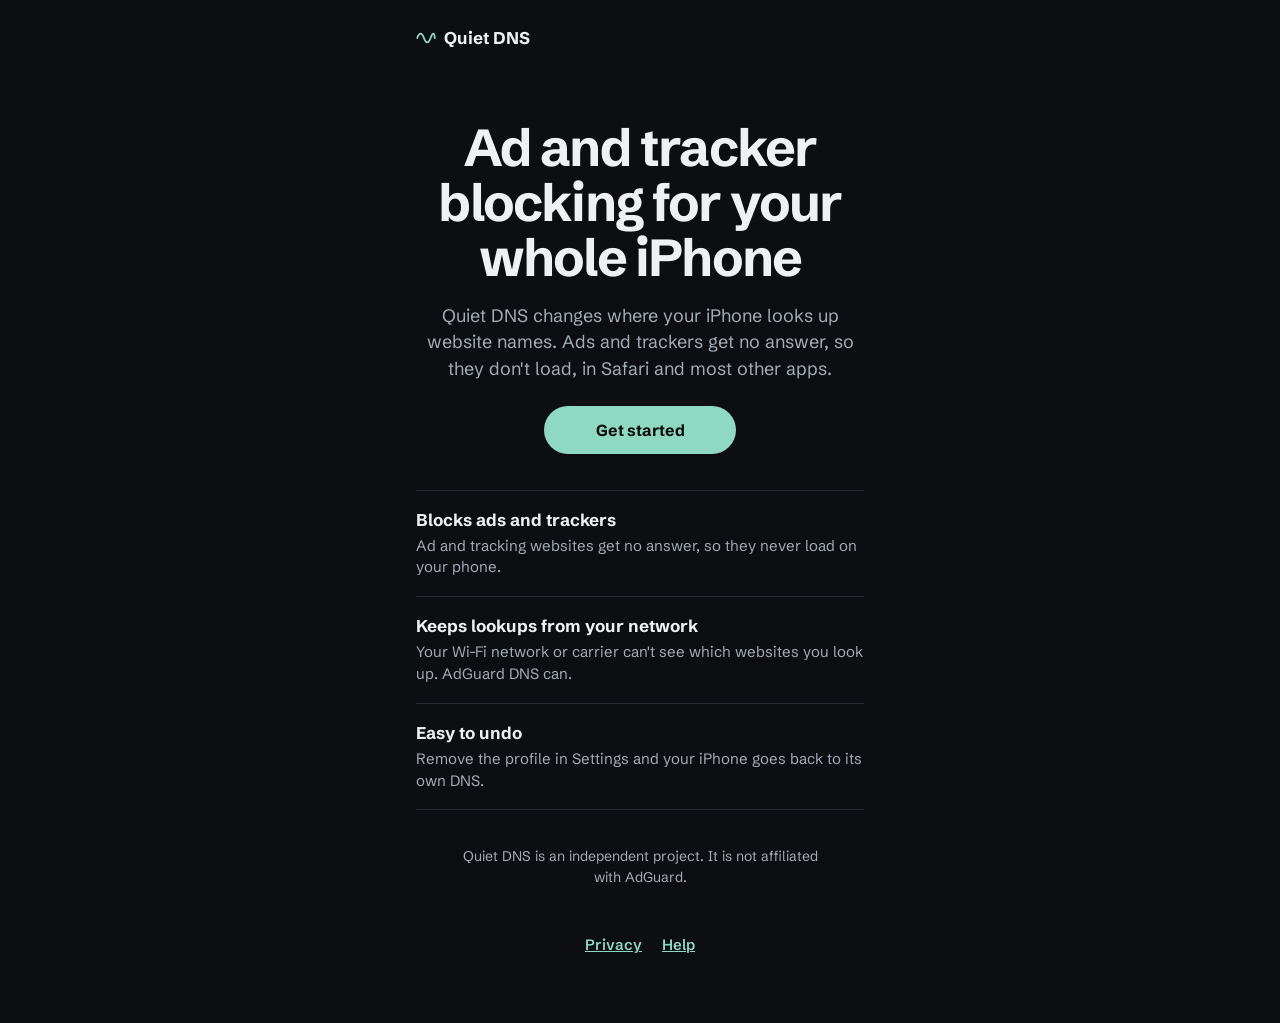
==== site/index.html @ bd1ecbaf "Redraw the icon from the logo, and fold Filters into the home screen The home-screen icon had stray " ====
<!doctype html>
<html lang="en">
<head>
<meta charset="utf-8">
<meta name="viewport" content="width=device-width, initial-scale=1, viewport-fit=cover">
<meta http-equiv="Content-Security-Policy" content="default-src 'self'; script-src 'self'; style-src 'self'; font-src 'self'; img-src 'self' data:; connect-src 'self'; manifest-src 'self'; object-src 'none'; base-uri 'none'; form-action 'none'">
<meta name="referrer" content="no-referrer">
<title>Quiet DNS</title>
<meta name="description" content="Ad and tracker blocking for your whole iPhone. Quiet DNS sets up encrypted DNS through AdGuard with a profile you can remove any time.">
<meta property="og:title" content="Quiet DNS">
<meta property="og:description" content="Ad and tracker blocking for your whole iPhone, with a profile you can remove any time.">
<meta property="og:type" content="website">
<meta name="theme-color" content="#F5F6F7" media="(prefers-color-scheme: light)">
<meta name="theme-color" content="#0C0E11" media="(prefers-color-scheme: dark)">
<meta name="apple-mobile-web-app-capable" content="yes">
<meta name="apple-mobile-web-app-title" content="Quiet DNS">
<meta name="mobile-web-app-capable" content="yes">
<link rel="manifest" href="manifest.webmanifest">
<link rel="apple-touch-icon" href="icons/apple-touch-icon.png">
<link rel="icon" href="data:image/svg+xml,%3Csvg xmlns='http://www.w3.org/2000/svg' viewBox='0 0 24 24'%3E%3Crect width='24' height='24' rx='5' fill='%230C0E11'/%3E%3Cg transform='translate(12 12) scale(.7) translate(-12 -12)'%3E%3Cpath d='M1.5 12C4 5 7 5 9.5 12S15 19 17.5 12 22 5 22.5 12' fill='none' stroke='%238FD8C2' stroke-width='2.4' stroke-linecap='round' stroke-linejoin='round'/%3E%3C/g%3E%3C/svg%3E">
<link rel="stylesheet" href="site.css">
</head>
<body data-screen="home" class="hide-keys">
<script src="boot.js"></script>

<div class="wrap">
  <noscript><p class="note">Quiet DNS needs JavaScript to build the profile. Turn JavaScript on in Safari settings, then reload this page.</p></noscript>

  <header class="bar">
    <a class="back" href="#home">Back</a>
    <a class="brand" href="#home"><svg class="mark" viewBox="0 0 24 24" aria-hidden="true"><path d="M1.5 12C4 5 7 5 9.5 12S15 19 17.5 12 22 5 22.5 12"/></svg>Quiet DNS</a>
  </header>

  <main>

    <!-- Home: the home page in a browser, the dashboard in the installed app. -->
    <section class="screen" id="screen-home">

      <div class="landing">
        <div class="hero">
          <h1 class="hero-title" id="title-landing" tabindex="-1">Ad and tracker blocking for your whole iPhone</h1>
          <p class="lede">Quiet DNS changes where your iPhone looks up website names. Ads and trackers get no answer, so they don't load, in Safari and most other apps.</p>
          <a class="btn" href="#setup">Get started</a>
        </div>

        <ul class="benefits">
          <li>
            <h2>Blocks ads and trackers</h2>
            <p>Ad and tracking websites get no answer, so they never load on your phone.</p>
          </li>
          <li>
            <h2>Keeps lookups from your network</h2>
            <p>Your Wi-Fi network or carrier can't see which websites you look up. AdGuard DNS can.</p>
          </li>
          <li>
            <h2>Easy to undo</h2>
            <p>Remove the profile in Settings and your iPhone goes back to its own DNS.</p>
          </li>
        </ul>

        <p class="fine">Quiet DNS is an independent project. It is not affiliated with AdGuard.</p>
        <nav class="fine-links" aria-label="More information">
          <a href="#privacy">Privacy</a>
          <a href="#help">Help</a>
        </nav>
      </div>

      <div class="dashboard">
        <h1 class="brand-title" id="title-home" tabindex="-1"><svg class="mark" viewBox="0 0 24 24" aria-hidden="true"><path d="M1.5 12C4 5 7 5 9.5 12S15 19 17.5 12 22 5 22.5 12"/></svg>Quiet DNS</h1>

        <section class="power" id="widget" aria-labelledby="w-title">
          <label class="switch-big">
            <input class="switch-input" type="checkbox" id="enabled" role="switch" aria-label="Quiet DNS" aria-describedby="w-title w-sub" checked>
            <span class="track" aria-hidden="true"><span class="track-off">Off</span><span class="track-on">On</span><span class="knob"></span></span>
          </label>
          <h2 class="status-title" id="w-title">Quiet DNS is on</h2>
          <p class="status-sub" id="w-sub">Standard filter, HTTPS</p>
        </section>

        <section class="field" aria-labelledby="pick-title">
          <h2 class="field-label" id="pick-title">Filter</h2>
          <div class="choices" role="radiogroup" aria-labelledby="pick-title">
            <label><input type="radio" name="filter" value="default"><span>Standard</span></label>
            <label><input type="radio" name="filter" value="family"><span>Family</span></label>
            <label><input type="radio" name="filter" value="unfiltered"><span>Unfiltered</span></label>
          </div>
          <p class="note" id="pick-note"></p>
        </section>

        <!-- First run only: hidden once a profile has been downloaded -->
        <section class="start" id="start" aria-labelledby="start-title">
          <h2 class="start-title" id="start-title">Set up in three steps</h2>
          <ol class="steps">
            <li>Choose a filter above.</li>
            <li>Tap <strong>Save</strong> at the bottom of the screen.</li>
            <li>Install the profile in Settings. <a class="textlink" href="#install">Show me how</a></li>
          </ol>
        </section>

        <nav aria-label="Sections">
          <ul class="sections">
            <li><a href="#install">Install</a></li>
            <li><a href="#help">Help</a></li>
            <li><a href="#connection">Connection <span class="value" id="v-connection"></span></a></li>
            <li><a href="#profile">Profile</a></li>
            <li><a href="#privacy">Privacy</a></li>
            <li><a href="#settings">Settings</a></li>
          </ul>
        </nav>
      </div>

    </section>

    <!-- Setup: add the site to the Home Screen. Open in Safari. -->
    <section class="screen" id="screen-setup" aria-labelledby="title-setup" hidden>
      <h1 class="title" id="title-setup" tabindex="-1">Add Quiet DNS to your Home Screen</h1>
      <p class="lede">Do this once, in Safari. Quiet DNS then opens from its own icon, like an app.</p>
      <ol class="steps">
        <li>Tap <strong>Share</strong>, then <strong>View More</strong>.</li>
        <li>Tap <strong>Add to Home Screen</strong>.</li>
        <li>Turn on <strong>Open as Web App</strong>, then tap <strong>Add</strong>.</li>
      </ol>
      <p class="note">Open Quiet DNS from its icon on your Home Screen from now on. Your filter and settings are there.</p>
    </section>

    <!-- Connection -->

    <section class="screen" id="screen-connection" aria-labelledby="title-connection" hidden>
      <h1 class="title" id="title-connection" tabindex="-1">Connection</h1>
      <p class="lede">Most people never need to change these.</p>
      <div class="opts">
        <label class="opt">
          <span class="opt-main">
            <span class="opt-label" id="l-use_tls">Use DNS over TLS</span>
            <span class="opt-desc">A different connection type, on port 853 instead of 443. Try it only if the default doesn't work on your network.</span>
            <code class="key">DNSProtocol</code>
          </span>
          <span class="switch-wrap">
            <input class="switch-input" type="checkbox" id="use_tls" role="switch" aria-labelledby="l-use_tls">
            <span class="switch-ui" aria-hidden="true"></span>
          </span>
        </label>
        <label class="opt">
          <span class="opt-main">
            <span class="opt-label" id="l-bootstrap_ips">Include AdGuard's IP addresses</span>
            <span class="opt-desc">Lets your iPhone reach AdGuard DNS without first looking up its address.</span>
            <code class="key">ServerAddresses</code>
          </span>
          <span class="switch-wrap">
            <input class="switch-input" type="checkbox" id="bootstrap_ips" role="switch" aria-labelledby="l-bootstrap_ips" checked>
            <span class="switch-ui" aria-hidden="true"></span>
          </span>
        </label>
        <label class="opt">
          <span class="opt-main">
            <span class="opt-label" id="l-failover">Fall back to your network's DNS</span>
            <span class="opt-desc">If AdGuard DNS can't be reached, use your network's DNS. Those lookups aren't encrypted. Needs iOS or macOS 26 or later.</span>
            <code class="key">AllowFailover</code>
          </span>
          <span class="switch-wrap">
            <input class="switch-input" type="checkbox" id="failover" role="switch" aria-labelledby="l-failover">
            <span class="switch-ui" aria-hidden="true"></span>
          </span>
        </label>
      </div>
    </section>

    <!-- Profile -->
    <section class="screen" id="screen-profile" aria-labelledby="title-profile" hidden>
      <h1 class="title" id="title-profile" tabindex="-1">Profile</h1>
      <p class="lede" id="summary"></p>
      <dl class="facts">
        <div><dt>Status</dt><dd id="fact-state"></dd></div>
        <div><dt>Server</dt><dd id="fact-host"></dd></div>
        <div><dt>Protocol</dt><dd id="fact-proto"></dd></div>
        <div><dt>Addresses</dt><dd id="fact-ips"></dd></div>
      </dl>
      <p class="callout" id="warn" hidden>Fallback is on. If AdGuard DNS can't be reached, lookups aren't encrypted.</p>
      <div class="actions">
        <button class="btn" id="download" type="button">Download profile</button>
        <p class="note" id="next-step"></p>
        <p class="status-line" id="download-status" role="status" aria-live="polite"></p>
        <p class="note"><a class="link-action" href="#install">Show me how to install it</a></p>
      </div>
      <div>
        <details class="more">
          <summary>What iPhone will show</summary>
          <p id="consent"></p>
        </details>
        <details class="more">
          <summary>Profile file</summary>
          <pre class="code"><code id="xml"></code></pre>
        </details>
      </div>
    </section>

    <!-- Install: three steps, with pictures from an iPhone -->
    <section class="screen" id="screen-install" aria-labelledby="title-install" hidden>
      <h1 class="title" id="title-install" tabindex="-1">Install Quiet DNS</h1>
      <p class="lede">Three steps, all on your iPhone. You only need them when you first set up, or after you change a setting.</p>
      <ol class="steps steps-tutorial">
        <li>
          <p>Download the profile. Go to <a class="textlink" href="#profile">Profile</a> and tap <strong>Download profile</strong>. If Safari asks, tap <strong>Allow</strong>.</p>
        </li>
        <li>
          <p>Open <strong>Settings</strong>, tap <strong>General</strong>, then tap <strong>VPN &amp; Device Management</strong>. Quiet DNS is listed there.</p>
          <div class="shots">
            <figure class="shot">
              <img src="tutorial/settings-general.jpg" width="697" height="1061" loading="lazy" alt="The Settings app with General in the list.">
              <figcaption>Settings: tap General.</figcaption>
            </figure>
            <figure class="shot">
              <img src="tutorial/vpn-device-management.jpg" width="678" height="831" loading="lazy" alt="The General page with VPN and Device Management highlighted.">
              <figcaption>General: tap VPN &amp; Device Management.</figcaption>
            </figure>
          </div>
        </li>
        <li>
          <p>Tap <strong>Install</strong>, enter your passcode, then tap <strong>Install</strong> again. Tap <strong>Done</strong>.</p>
          <p class="note">iPhone may say the profile is not signed. This profile isn't signed with a certificate, so that label is expected.</p>
        </li>
      </ol>

      <div>
        <h2 class="section-title">Later</h2>
        <dl class="notes">
          <div><dt>Change a setting</dt><dd>Change the filter on the home screen, or a setting on the Connection page. Then tap Save and install the new profile. You should still see one Quiet DNS entry.</dd></div>
          <div><dt>Pause</dt><dd>Switch Quiet DNS off, then install the paused profile. Pausing is new, so check that ads come back afterwards.</dd></div>
          <div><dt>Remove</dt><dd>Go to Settings, General, VPN &amp; Device Management, tap Quiet DNS, then tap Remove Profile. Your iPhone goes back to its own DNS.</dd></div>
        </dl>
      </div>
    </section>

    <!-- Help -->
    <section class="screen" id="screen-help" aria-labelledby="title-help" hidden>
      <h1 class="title" id="title-help" tabindex="-1">Help</h1>
      <p class="lede">Answers to the questions people ask most.</p>
      <div>
        <details class="more">
          <summary>Some ads still show</summary>
          <p>Ads served from the same website as the content, such as ads inside a video, can't be blocked by DNS. Most other ads and trackers are blocked.</p>
        </details>
        <details class="more">
          <summary>iPhone says the profile is not signed</summary>
          <p>This profile isn't signed with a certificate, so iPhone shows that label. It's expected, and it doesn't change what Quiet DNS does.</p>
        </details>
        <details class="more">
          <summary>Devices on my home network stop resolving</summary>
          <p>While Quiet DNS is on, AdGuard DNS can't see your home network, so names for local devices may stop working. Use their IP addresses instead, or pause Quiet DNS.</p>
        </details>
        <details class="more">
          <summary>I see two Quiet DNS profiles</summary>
          <p>Older versions used different names. Remove both, then install the profile once.</p>
        </details>
        <details class="more">
          <summary>How do I know it's working?</summary>
          <p>This website can't check your DNS for you. If Quiet DNS is listed under VPN &amp; Device Management, the profile is installed. Ads should stop showing on most sites.</p>
        </details>
        <details class="more">
          <summary>How do I remove Quiet DNS?</summary>
          <p>Go to Settings, General, VPN &amp; Device Management. Tap Quiet DNS, then tap Remove Profile.</p>
        </details>
      </div>
      <p class="note">Still stuck? The <a class="textlink" href="#install">Install</a> page has the steps with pictures.</p>
    </section>

    <!-- Settings: how this website looks. Nothing here changes the iPhone. -->
    <section class="screen" id="screen-settings" aria-labelledby="title-settings" hidden>
      <h1 class="title" id="title-settings" tabindex="-1">Settings</h1>
      <p class="lede">These change how this website looks and reads. They don't change your iPhone.</p>
      <div class="field">
        <h2 class="field-label" id="appearance-title">Appearance</h2>
        <div class="choices" role="radiogroup" aria-labelledby="appearance-title">
          <label><input type="radio" name="theme" value="system"><span>System</span></label>
          <label><input type="radio" name="theme" value="light"><span>Light</span></label>
          <label><input type="radio" name="theme" value="dark"><span>Dark</span></label>
        </div>
        <p class="note">System follows the appearance setting on your iPhone.</p>
      </div>
      <div class="opts">
        <label class="opt">
          <span class="opt-main">
            <span class="opt-label" id="l-show_keys">Show profile keys</span>
            <span class="opt-desc">Shows the iPhone profile key behind each setting. Useful if you want to check the profile yourself.</span>
          </span>
          <span class="switch-wrap">
            <input class="switch-input" type="checkbox" id="show_keys" role="switch" aria-labelledby="l-show_keys">
            <span class="switch-ui" aria-hidden="true"></span>
          </span>
        </label>
      </div>
    </section>

    <!-- Privacy -->
    <section class="screen" id="screen-privacy" aria-labelledby="title-privacy" hidden>
      <h1 class="title" id="title-privacy" tabindex="-1">Privacy</h1>
      <p class="lede">What Quiet DNS and this website can see.</p>
      <ul class="points">
        <li><strong>Your network can't see the sites you look up</strong> while Quiet DNS is on. AdGuard DNS can. Read AdGuard DNS's privacy policy on its website.</li>
        <li>While Quiet DNS is paused, your network's DNS sees your lookups again.</li>
        <li>The profile is built in your browser. This website has no accounts, no analytics and no ads.</li>
        <li>This website keeps only your appearance choice, your profile-key choice and the settings you last downloaded. They stay in this browser.</li>
      </ul>
    </section>

  </main>
</div>

<div class="savebar" role="region" aria-label="Save changes">
  <div class="savebar-inner">
    <div class="savebar-main">
      <p class="savebar-text" id="savebar-text">Unsaved</p>
      <p class="save-status" id="save-status" role="status" aria-live="polite"></p>
    </div>
    <button class="btn btn-sm" id="save" type="button">Save</button>
  </div>
</div>

<script src="core.js"></script>
<script src="app.js"></script>
</body>
</html>
---- site/site.css ----
/* Quiet DNS website. A dark page with one soft mint colour for "on". The switch on the dashboard is the main
   control. The type is Schibsted Grotesk, served from this folder. */

@font-face {
  font-family: "Schibsted Grotesk";
  src: url("fonts/schibsted-grotesk-latin-wght-normal.woff2") format("woff2");
  font-weight: 400 900;
  font-style: normal;
  font-display: swap;
}

/* Dark is the default. Light is available in Settings, and System follows the phone. */
:root {
  color-scheme: dark;
  --bg: #0C0E11;
  --raised: #14171C;
  --track: #252B34;
  --text: #EEF1F4;
  --text-2: #A3ACB7;
  --line: #242A33;
  --on: #8FD8C2;
  --on-ink: #0C0E11;
  --knob: #EEF1F4;
  --knob-ink: #0C0E11;
  --amber: #E8B45C;
  --focus: #8FD8C2;
  --ease: cubic-bezier(.2, .7, .2, 1);
  --font: "Schibsted Grotesk", "Helvetica Neue", Arial, sans-serif;
  --mono: ui-monospace, "SF Mono", Menlo, Consolas, monospace;
}
:root[data-theme="light"] {
  color-scheme: light;
  --bg: #F5F6F7;
  --raised: #FFFFFF;
  --track: #E3E6EA;
  --text: #111316;
  --text-2: #5B636E;
  --line: #DDE1E6;
  --on: #1F7A63;
  --on-ink: #FFFFFF;
  --knob: #111316;
  --knob-ink: #F5F6F7;
  --amber: #8F5A00;
  --focus: #1F7A63;
}
@media (prefers-color-scheme: light) {
  :root:not([data-theme="dark"]) {
    color-scheme: light;
    --bg: #F5F6F7;
    --raised: #FFFFFF;
    --track: #E3E6EA;
    --text: #111316;
    --text-2: #5B636E;
    --line: #DDE1E6;
    --on: #1F7A63;
    --on-ink: #FFFFFF;
    --knob: #111316;
    --knob-ink: #F5F6F7;
    --amber: #8F5A00;
    --focus: #1F7A63;
  }
}

/* Base */
[hidden] { display: none !important; }
*, *::before, *::after { box-sizing: border-box; }
html, body { background: var(--bg); }
body {
  margin: 0;
  min-height: 100vh;
  color: var(--text);
  font: 400 1.0625rem/1.5 var(--font);
  -webkit-font-smoothing: antialiased;
  -webkit-tap-highlight-color: transparent;
}
h1, h2, p, dl, dd, dt, pre, figure { margin: 0; }
ul, ol { margin: 0; padding: 0; list-style: none; }
a { color: var(--on); }
code { font-family: var(--mono); }
::selection { background: var(--on); color: var(--on-ink); }
:focus-visible { outline: 3px solid var(--focus); outline-offset: 3px; }
[tabindex="-1"]:focus { outline: none; }
.sr-only {
  position: absolute;
  width: 1px;
  height: 1px;
  overflow: hidden;
  clip: rect(0 0 0 0);
  white-space: nowrap;
}

/* Layout: one column. The home page centres its hero; the reading pages are left-aligned. */
.wrap {
  max-width: 30rem;
  margin: 0 auto;
  padding: max(16px, env(safe-area-inset-top)) max(16px, env(safe-area-inset-right)) 56px max(16px, env(safe-area-inset-left));
}
body.installed .wrap { padding-bottom: 150px; }
.screen { display: grid; gap: 28px; padding-top: 12px; }
.screen > * { min-width: 0; }

/* Header: Back on screens below Home, the brand on the browser home page */
.bar { display: flex; align-items: center; min-height: 44px; }
.bar a { min-height: 44px; margin-inline: -8px; padding-inline: 8px; align-items: center; text-decoration: none; }
.back { display: none; font-weight: 600; }
.brand { display: none; gap: 8px; color: var(--text); font-size: 1.0625rem; font-weight: 700; }
body:not(.installed)[data-screen="home"] .brand { display: inline-flex; }
body[data-screen]:not([data-screen="home"]) .back { display: inline-flex; }
body.installed[data-screen="home"] .bar { display: none; }
.mark { flex: none; width: 1.25rem; height: 1.25rem; fill: none; stroke: var(--on); stroke-width: 2.2; stroke-linecap: round; stroke-linejoin: round; }

/* Type */
.title { font: 700 2.125rem/1.08 var(--font); letter-spacing: -.03em; text-wrap: balance; }
.lede { color: var(--text-2); font-size: 1.125rem; line-height: 1.45; text-wrap: pretty; }
.note { color: var(--text-2); font-size: .9375rem; line-height: 1.45; text-wrap: pretty; }
.fine { color: var(--text-2); font-size: .875rem; line-height: 1.45; text-wrap: pretty; }
.field-label { font: 600 .9375rem/1.2 var(--font); color: var(--text-2); }
.section-title { font: 700 1.25rem/1.3 var(--font); letter-spacing: -.01em; }
/* A link inside a sentence stays inline, so it can't stretch the line. A link on its own line gets a full tap target. */
.textlink { font-weight: 600; }
.link-action { display: inline-flex; align-items: center; min-height: 44px; font-weight: 600; }

/* Browser home page. The dashboard only shows in the installed app. */
body.installed .landing { display: none; }
body:not(.installed) .dashboard { display: none; }
.landing { display: grid; gap: 36px; justify-items: center; text-align: center; padding-top: 48px; }
.hero { display: grid; gap: 18px; justify-items: center; }
.hero-title { font: 700 2.5rem/1.06 var(--font); letter-spacing: -.035em; text-wrap: balance; max-width: 13em; }
.hero .lede { max-width: 24em; }
.hero .btn { width: auto; min-width: 12rem; margin-top: 6px; }
.landing .fine { max-width: 26em; }
.benefits {
  justify-self: stretch;
  display: grid;
  width: 100%;
  border-top: 1px solid var(--line);
  text-align: left;
}
.benefits li { display: grid; gap: 4px; padding: 18px 0; border-bottom: 1px solid var(--line); }
.benefits h2 { font: 700 1.0625rem/1.3 var(--font); }
.benefits p { color: var(--text-2); font-size: .9375rem; line-height: 1.45; text-wrap: pretty; }
.fine-links { display: flex; flex-wrap: wrap; justify-content: center; gap: 0 20px; }
.fine-links a { display: inline-flex; align-items: center; min-height: 44px; font-weight: 600; font-size: .9375rem; }

/* Dashboard */
.dashboard { display: grid; gap: 40px; }
.brand-title { display: flex; align-items: center; gap: 8px; font: 700 1.0625rem/1.2 var(--font); }

/* First run: three steps, shown until the first profile is downloaded */
.start { display: grid; gap: 14px; padding-top: 18px; border-top: 2px solid var(--on); }
.start-title { font: 700 1.125rem/1.3 var(--font); }

/* The switch: two words in a track, and a knob that sits under the current one */
.power { display: grid; justify-items: center; gap: 16px; padding-top: 12px; text-align: center; }
.switch-big { position: relative; display: inline-block; border-radius: 999px; cursor: pointer; }
.switch-input {
  position: absolute;
  inset: 0;
  z-index: 2;
  width: 100%;
  height: 100%;
  margin: 0;
  opacity: 0;
  border-radius: 999px;
  cursor: pointer;
}
.switch-input:focus-visible ~ .track { outline: 3px solid var(--focus); outline-offset: 5px; }
.track {
  position: relative;
  display: grid;
  grid-template-columns: 1fr 1fr;
  align-items: center;
  width: 13.5rem;
  height: 4.25rem;
  border-radius: 999px;
  background: var(--track);
  font: 700 1.125rem/1 var(--font);
}
.track-off, .track-on {
  position: relative;
  z-index: 1;
  text-align: center;
  color: var(--text-2);
  transition: color .3s var(--ease);
}
.track-off { color: var(--knob-ink); }
.knob {
  position: absolute;
  top: 4px;
  bottom: 4px;
  left: 4px;
  width: calc(50% - 4px);
  border-radius: 999px;
  background: var(--knob);
  transition: transform .35s var(--ease), background-color .35s var(--ease);
}
.is-on .knob { transform: translateX(calc(100% + 4px)); background: var(--on); }
.is-on .track-off { color: var(--text-2); }
.is-on .track-on { color: var(--on-ink); }
.status-title { font: 700 1.5rem/1.2 var(--font); letter-spacing: -.015em; }
.status-sub { color: var(--text-2); }

/* Filter: one pill with three choices. The chosen one is light. */
.field { display: grid; gap: 14px; }
.choices {
  display: grid;
  grid-template-columns: repeat(3, minmax(0, 1fr));
  gap: 4px;
  padding: 4px;
  border-radius: 999px;
  background: var(--track);
}
.choices label { position: relative; display: flex; }
.choices input {
  position: absolute;
  width: 1px;
  height: 1px;
  margin: 0;
  opacity: 0;
  pointer-events: none;
}
.choices span {
  flex: 1;
  display: flex;
  align-items: center;
  justify-content: center;
  min-height: 44px;
  padding: 0 6px;
  border-radius: 999px;
  color: var(--text-2);
  font-size: .9375rem;
  font-weight: 600;
  text-align: center;
  cursor: pointer;
  transition: background-color .2s var(--ease), color .2s var(--ease);
}
.choices input:checked + span { background: var(--text); color: var(--bg); }
.choices input:focus-visible + span { outline: 3px solid var(--focus); outline-offset: 2px; }

/* Sections: plain rows with a hairline between each */
.sections { display: grid; }
.sections li { border-top: 1px solid var(--line); }
.sections li:last-child { border-bottom: 1px solid var(--line); }
.sections a {
  display: flex;
  align-items: center;
  justify-content: space-between;
  gap: 16px;
  min-height: 56px;
  color: var(--text);
  font-size: 1.0625rem;
  font-weight: 600;
  text-decoration: none;
}
.sections .value { color: var(--text-2); font-weight: 400; }
.sections a:active { color: var(--on); }

/* Options: flat rows with a switch on the right. The key name shows only when Show profile keys is on. */
.opts { display: grid; border-top: 1px solid var(--line); }
.opt {
  position: relative;
  display: flex;
  align-items: center;
  justify-content: space-between;
  gap: 20px;
  min-height: 64px;
  padding: 14px 0;
  border-bottom: 1px solid var(--line);
  cursor: pointer;
}
.opt-main { display: grid; gap: 4px; min-width: 0; }
.opt-label { font: 600 1.0625rem/1.3 var(--font); }
.opt-desc { color: var(--text-2); font-size: .9375rem; line-height: 1.4; text-wrap: pretty; }
code.key {
  display: block;
  margin-top: 2px;
  color: var(--text-2);
  font-size: .8125rem;
  line-height: 1.4;
  overflow-wrap: anywhere;
}
body.hide-keys code.key { display: none; }

/* Small switch: the input covers the drawn switch, so a click or Space on either works */
.switch-wrap { position: relative; flex: none; width: 3.25rem; height: 1.875rem; }
.switch-ui {
  position: absolute;
  inset: 0;
  border-radius: 999px;
  background: var(--track);
  transition: background-color .3s var(--ease);
}
.switch-ui::after {
  content: "";
  position: absolute;
  top: 3px;
  left: 3px;
  width: 1.5rem;
  height: 1.5rem;
  border-radius: 999px;
  background: var(--knob);
  transition: transform .3s var(--ease), background-color .3s var(--ease);
}
.switch-input:checked + .switch-ui { background: var(--on); }
.switch-input:checked + .switch-ui::after { transform: translateX(1.375rem); background: var(--on-ink); }
.switch-input:focus-visible + .switch-ui { outline: 3px solid var(--focus); outline-offset: 3px; }

/* Buttons: one filled pill. Disabled reads as a quiet track. */
.btn {
  display: inline-flex;
  align-items: center;
  justify-content: center;
  min-height: 48px;
  padding: 0 24px;
  border: 0;
  border-radius: 999px;
  background: var(--on);
  color: var(--on-ink);
  font: 700 1rem/1 var(--font);
  text-decoration: none;
  cursor: pointer;
}
.btn:focus-visible { outline: 3px solid var(--focus); outline-offset: 3px; }
.btn:disabled { background: var(--track); color: var(--text-2); cursor: default; }
.btn-sm { min-height: 44px; padding: 0 20px; font-size: .9375rem; }

/* Steps: numbered only because they really are in order */
.steps { display: grid; gap: 16px; counter-reset: step; }
/* The text of a step flows as normal text, so bold words and links stay inside their sentence.
   The number hangs in the margin. Pictures and paragraphs inside a step stack below its text. */
.steps li {
  counter-increment: step;
  position: relative;
  padding-left: 2rem;
  line-height: 1.5;
}
.steps li > * + * { margin-top: 12px; }
.steps li::before {
  position: absolute;
  top: 0;
  left: 0;
  content: counter(step);
  color: var(--on);
  font: 700 1rem/1.5 var(--font);
  font-variant-numeric: tabular-nums;
}
.steps strong { font-weight: 600; }

/* The install steps have more room between them, for their pictures */
.steps-tutorial { gap: 36px; }
.shots { display: flex; flex-wrap: wrap; gap: 20px; }
.shot { display: grid; gap: 8px; width: min(100%, 15rem); }
.shot img {
  display: block;
  width: 100%;
  height: auto;
  border: 1px solid var(--line);
  border-radius: 16px;
  background: var(--raised);
}
.shot figcaption { color: var(--text-2); font-size: .875rem; line-height: 1.4; }

/* Notes and points: hairline rows, no boxes */
.notes { display: grid; border-top: 1px solid var(--line); }
.notes > div {
  display: grid;
  gap: 4px;
  padding: 14px 0;
  border-bottom: 1px solid var(--line);
}
.notes dt { font: 600 1rem/1.3 var(--font); }
.notes dd { color: var(--text-2); font-size: .9375rem; line-height: 1.45; text-wrap: pretty; }
.points { display: grid; border-top: 1px solid var(--line); }
.points li {
  padding: 14px 0;
  border-bottom: 1px solid var(--line);
  color: var(--text-2);
  line-height: 1.45;
  text-wrap: pretty;
}
.points strong { color: var(--text); font-weight: 600; }

/* Facts: label on the left, value on the right */
.facts { display: grid; border-top: 1px solid var(--line); }
.facts > div {
  display: flex;
  justify-content: space-between;
  align-items: baseline;
  gap: 16px;
  padding: 14px 0;
  border-bottom: 1px solid var(--line);
}
.facts dt { flex: none; color: var(--text-2); }
.facts dd { min-width: 0; font-weight: 600; text-align: right; overflow-wrap: anywhere; }

/* A warning is a single amber rule beside the text */
.callout {
  padding-left: 16px;
  border-left: 3px solid var(--amber);
  color: var(--text);
  line-height: 1.45;
}

.actions { display: grid; gap: 14px; }
.actions .btn { width: 100%; }
.status-line { min-height: 1.5em; color: var(--text-2); font-size: .9375rem; line-height: 1.45; }

/* Details: a plus or minus at the right, hairlines between */
.more { border-top: 1px solid var(--line); }
.more:last-of-type { border-bottom: 1px solid var(--line); }
.more summary {
  display: flex;
  align-items: center;
  justify-content: space-between;
  gap: 16px;
  min-height: 56px;
  font-weight: 600;
  cursor: pointer;
  list-style: none;
}
.more summary::-webkit-details-marker { display: none; }
.more summary::after {
  content: "+";
  flex: none;
  color: var(--text-2);
  font-size: 1.375rem;
  font-weight: 400;
  line-height: 1;
}
.more[open] summary::after { content: "\2212"; }
.more > p { padding-bottom: 18px; color: var(--text-2); font-size: .9375rem; line-height: 1.5; text-wrap: pretty; }
.more > .code { margin-bottom: 18px; }
.code {
  max-width: 100%;
  overflow-x: auto;
  padding: 16px;
  border-radius: 10px;
  background: var(--raised);
  color: var(--text-2);
  font: 400 .8125rem/1.6 var(--mono);
  white-space: pre-wrap;
  overflow-wrap: anywhere;
}

/* Save bar: only in the installed app, pinned to the bottom */
.savebar { display: none; }
body.installed .savebar {
  display: block;
  position: fixed;
  left: 0;
  right: 0;
  bottom: 0;
  z-index: 10;
  padding: 14px max(16px, env(safe-area-inset-right)) max(14px, env(safe-area-inset-bottom)) max(16px, env(safe-area-inset-left));
  border-top: 1px solid var(--line);
  background: var(--raised);
}
.savebar-inner {
  display: flex;
  align-items: center;
  gap: 12px;
  max-width: 30rem;
  margin: 0 auto;
}
.savebar-main { flex: 1; min-width: 0; display: grid; gap: 2px; }
.savebar-text { display: flex; align-items: center; gap: 8px; font: 700 1rem/1.3 var(--font); }
.savebar-text::before {
  content: "";
  flex: none;
  width: 8px;
  height: 8px;
  border-radius: 999px;
  background: var(--on);
}
.savebar-text.is-unsaved::before { background: var(--amber); }
.save-status { color: var(--text-2); font-size: .875rem; line-height: 1.35; text-wrap: pretty; }

/* Larger type from a wider phone or a tablet */
@media (min-width: 40rem) {
  .title { font-size: 2.625rem; }
  .hero-title { font-size: 3.25rem; }
  .status-title { font-size: 1.75rem; }
}

/* Hover only where a pointer exists. The chosen filter is never dimmed. */
@media (hover: hover) {
  .sections a:hover { color: var(--on); }
  .btn:hover:not(:disabled) { opacity: .88; }
  .choices label:hover input:not(:checked) + span { color: var(--text); }
}

@media (prefers-reduced-motion: reduce) {
  *, *::before, *::after {
    animation-duration: .01ms !important;
    animation-iteration-count: 1 !important;
    transition-duration: .01ms !important;
    scroll-behavior: auto !important;
  }
}
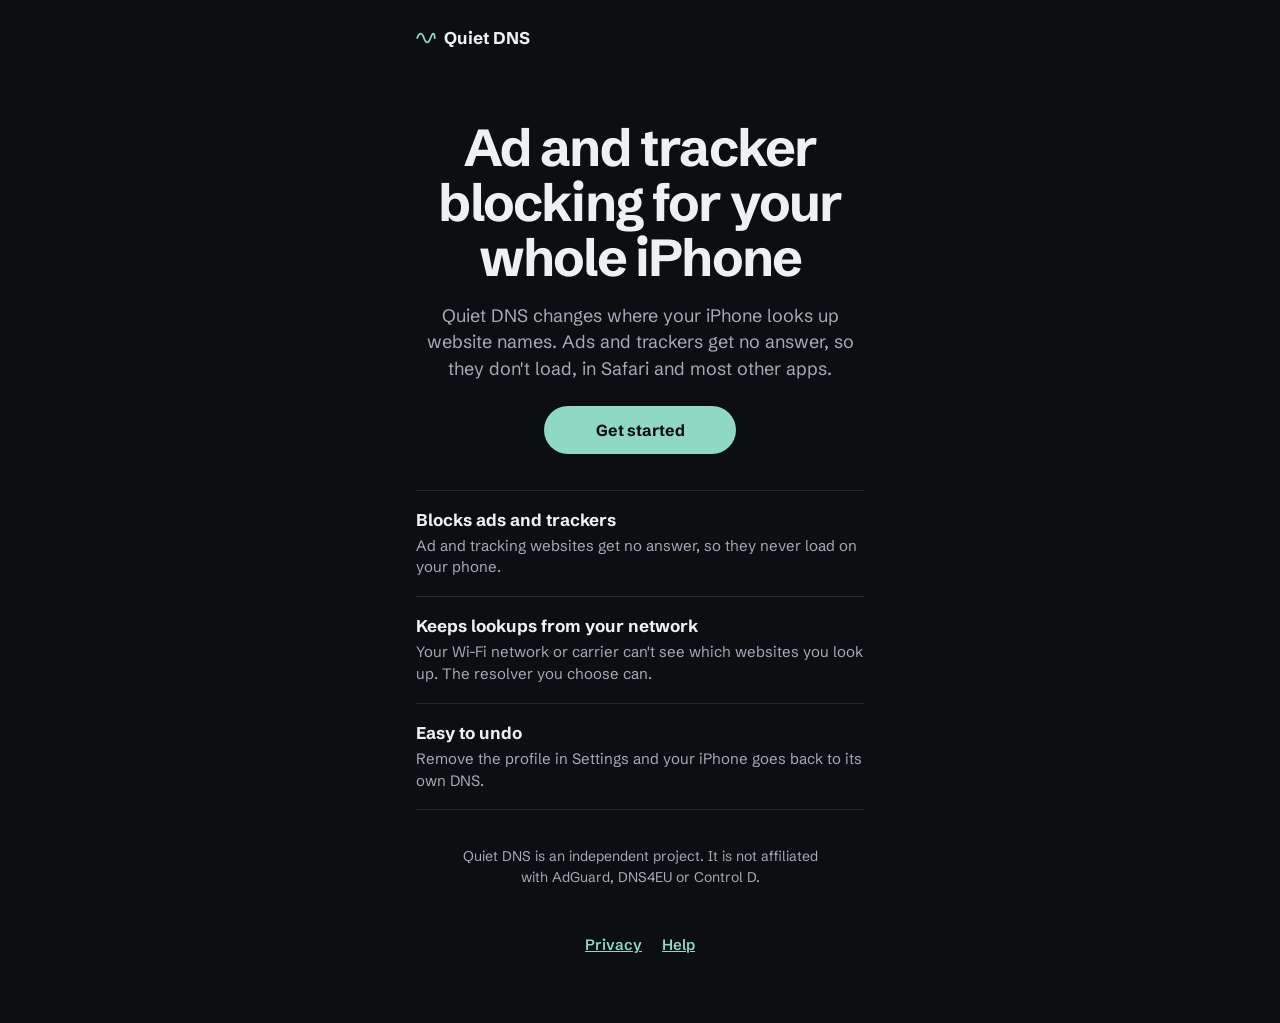
==== commit a59ecc63: "Add thirteen DNS resolvers and filters from three providers Quiet DNS now offers AdGuard DNS (Standa" ====
--- a/site/index.html
+++ b/site/index.html
@@ -6,7 +6,7 @@
 <meta http-equiv="Content-Security-Policy" content="default-src 'self'; script-src 'self'; style-src 'self'; font-src 'self'; img-src 'self' data:; connect-src 'self'; manifest-src 'self'; object-src 'none'; base-uri 'none'; form-action 'none'">
 <meta name="referrer" content="no-referrer">
 <title>Quiet DNS</title>
-<meta name="description" content="Ad and tracker blocking for your whole iPhone. Quiet DNS sets up encrypted DNS through AdGuard with a profile you can remove any time.">
+<meta name="description" content="Ad and tracker blocking for your whole iPhone. Quiet DNS sets up encrypted DNS with an ad-blocking resolver you choose, in a profile you can remove any time.">
 <meta property="og:title" content="Quiet DNS">
 <meta property="og:description" content="Ad and tracker blocking for your whole iPhone, with a profile you can remove any time.">
 <meta property="og:type" content="website">
@@ -50,7 +50,7 @@
           </li>
           <li>
             <h2>Keeps lookups from your network</h2>
-            <p>Your Wi-Fi network or carrier can't see which websites you look up. AdGuard DNS can.</p>
+            <p>Your Wi-Fi network or carrier can't see which websites you look up. The resolver you choose can.</p>
           </li>
           <li>
             <h2>Easy to undo</h2>
@@ -58,7 +58,7 @@
           </li>
         </ul>
 
-        <p class="fine">Quiet DNS is an independent project. It is not affiliated with AdGuard.</p>
+        <p class="fine">Quiet DNS is an independent project. It is not affiliated with AdGuard, DNS4EU or Control D.</p>
         <nav class="fine-links" aria-label="More information">
           <a href="#privacy">Privacy</a>
           <a href="#help">Help</a>
@@ -79,11 +79,27 @@
 
         <section class="field" aria-labelledby="pick-title">
           <h2 class="field-label" id="pick-title">Filter</h2>
-          <div class="choices" role="radiogroup" aria-labelledby="pick-title">
-            <label><input type="radio" name="filter" value="default"><span>Standard</span></label>
-            <label><input type="radio" name="filter" value="family"><span>Family</span></label>
-            <label><input type="radio" name="filter" value="unfiltered"><span>Unfiltered</span></label>
-          </div>
+          <select class="select" id="resolver" aria-labelledby="pick-title">
+            <optgroup label="AdGuard DNS">
+              <option value="default">Standard</option>
+              <option value="family">Family</option>
+              <option value="unfiltered">Unfiltered</option>
+            </optgroup>
+            <optgroup label="DNS4EU">
+              <option value="dns4eu-protective">Security only</option>
+              <option value="dns4eu-child">Child protection</option>
+              <option value="dns4eu-noads">Ads and trackers</option>
+              <option value="dns4eu-child-noads">Ads, trackers and child protection</option>
+              <option value="dns4eu-unfiltered">Unfiltered</option>
+            </optgroup>
+            <optgroup label="Control D">
+              <option value="controld-ads">Ads and tracking</option>
+              <option value="controld-hagezi-normal">Hagezi Normal</option>
+              <option value="controld-hagezi-pro">Hagezi Pro</option>
+              <option value="controld-hagezi-proplus">Hagezi Pro Plus</option>
+              <option value="controld-hagezi-ultimate">Hagezi Ultimate</option>
+            </optgroup>
+          </select>
           <p class="note" id="pick-note"></p>
         </section>
 
@@ -133,6 +149,7 @@
           <span class="opt-main">
             <span class="opt-label" id="l-use_tls">Use DNS over TLS</span>
             <span class="opt-desc">A different connection type, on port 853 instead of 443. Try it only if the default doesn't work on your network.</span>
+            <span class="opt-desc" id="note-use_tls" hidden>The filter you chose doesn't offer this. Choose another filter to use it.</span>
             <code class="key">DNSProtocol</code>
           </span>
           <span class="switch-wrap">
@@ -142,8 +159,8 @@
         </label>
         <label class="opt">
           <span class="opt-main">
-            <span class="opt-label" id="l-bootstrap_ips">Include AdGuard's IP addresses</span>
-            <span class="opt-desc">Lets your iPhone reach AdGuard DNS without first looking up its address.</span>
+            <span class="opt-label" id="l-bootstrap_ips">Include the resolver's IP addresses</span>
+            <span class="opt-desc">Lets your iPhone reach the resolver without first looking up its address.</span>
             <code class="key">ServerAddresses</code>
           </span>
           <span class="switch-wrap">
@@ -154,7 +171,7 @@
         <label class="opt">
           <span class="opt-main">
             <span class="opt-label" id="l-failover">Fall back to your network's DNS</span>
-            <span class="opt-desc">If AdGuard DNS can't be reached, use your network's DNS. Those lookups aren't encrypted. Needs iOS or macOS 26 or later.</span>
+            <span class="opt-desc">If the resolver can't be reached, use your network's DNS. Those lookups aren't encrypted. Needs iOS or macOS 26 or later.</span>
             <code class="key">AllowFailover</code>
           </span>
           <span class="switch-wrap">
@@ -174,13 +191,17 @@
         <div><dt>Server</dt><dd id="fact-host"></dd></div>
         <div><dt>Protocol</dt><dd id="fact-proto"></dd></div>
         <div><dt>Addresses</dt><dd id="fact-ips"></dd></div>
+        <div><dt>Home Screen icon</dt><dd id="fact-clip"></dd></div>
+        <div><dt>Last saved</dt><dd id="fact-saved"></dd></div>
       </dl>
-      <p class="callout" id="warn" hidden>Fallback is on. If AdGuard DNS can't be reached, lookups aren't encrypted.</p>
+      <p class="callout" id="warn" hidden>Fallback is on. If the resolver can't be reached, lookups aren't encrypted.</p>
       <div class="actions">
         <button class="btn" id="download" type="button">Download profile</button>
         <p class="note" id="next-step"></p>
+        <p class="note" id="changes" hidden></p>
         <p class="status-line" id="download-status" role="status" aria-live="polite"></p>
         <p class="note"><a class="link-action" href="#install">Show me how to install it</a></p>
+        <p class="note"><button class="link-action" id="copy-details" type="button">Copy details for support</button></p>
       </div>
       <div>
         <details class="more">
@@ -220,6 +241,7 @@
           <p class="note">iPhone may say the profile is not signed. This profile isn't signed with a certificate, so that label is expected.</p>
         </li>
       </ol>
+      <p class="note" id="clip-note" hidden>After you install, a Quiet DNS icon appears on your Home Screen. Open Quiet DNS from it.</p>
 
       <div>
         <h2 class="section-title">Later</h2>
@@ -237,6 +259,14 @@
       <p class="lede">Answers to the questions people ask most.</p>
       <div>
         <details class="more">
+          <summary>What's the difference between the filters?</summary>
+          <ul class="points">
+            <li><strong>Standard</strong> blocks ads, trackers and phishing sites. It's the recommended choice for most people.</li>
+            <li><strong>Family</strong> also blocks adult websites and turns on safe search.</li>
+            <li><strong>Unfiltered</strong> doesn't block ads or trackers. Lookups are still encrypted.</li>
+          </ul>
+        </details>
+        <details class="more">
           <summary>Some ads still show</summary>
           <p>Ads served from the same website as the content, such as ads inside a video, can't be blocked by DNS. Most other ads and trackers are blocked.</p>
         </details>
@@ -246,7 +276,7 @@
         </details>
         <details class="more">
           <summary>Devices on my home network stop resolving</summary>
-          <p>While Quiet DNS is on, AdGuard DNS can't see your home network, so names for local devices may stop working. Use their IP addresses instead, or pause Quiet DNS.</p>
+          <p>While Quiet DNS is on, the resolver can't see your home network, so names for local devices may stop working. Use their IP addresses instead, or pause Quiet DNS.</p>
         </details>
         <details class="more">
           <summary>I see two Quiet DNS profiles</summary>
@@ -277,6 +307,14 @@
         </div>
         <p class="note">System follows the appearance setting on your iPhone.</p>
       </div>
+      <div class="field">
+        <h2 class="field-label" id="textsize-title">Text size</h2>
+        <div class="choices" role="radiogroup" aria-labelledby="textsize-title">
+          <label><input type="radio" name="text" value="standard"><span>Standard</span></label>
+          <label><input type="radio" name="text" value="larger"><span>Larger</span></label>
+        </div>
+        <p class="note">Makes the text on this website bigger. It doesn't change your iPhone.</p>
+      </div>
       <div class="opts">
         <label class="opt">
           <span class="opt-main">
@@ -296,7 +334,7 @@
       <h1 class="title" id="title-privacy" tabindex="-1">Privacy</h1>
       <p class="lede">What Quiet DNS and this website can see.</p>
       <ul class="points">
-        <li><strong>Your network can't see the sites you look up</strong> while Quiet DNS is on. AdGuard DNS can. Read AdGuard DNS's privacy policy on its website.</li>
+        <li><strong>Your network can't see the sites you look up</strong> while Quiet DNS is on. The resolver you chose can. Read that provider's privacy policy before you rely on it.</li>
         <li>While Quiet DNS is paused, your network's DNS sees your lookups again.</li>
         <li>The profile is built in your browser. This website has no accounts, no analytics and no ads.</li>
         <li>This website keeps only your appearance choice, your profile-key choice and the settings you last downloaded. They stay in this browser.</li>
@@ -312,6 +350,7 @@
       <p class="savebar-text" id="savebar-text">Unsaved</p>
       <p class="save-status" id="save-status" role="status" aria-live="polite"></p>
     </div>
+    <button class="btn btn-sm btn-quiet" id="discard" type="button" hidden>Discard</button>
     <button class="btn btn-sm" id="save" type="button">Save</button>
   </div>
 </div>
--- a/site/site.css
+++ b/site/site.css
@@ -95,7 +95,7 @@
   margin: 0 auto;
   padding: max(16px, env(safe-area-inset-top)) max(16px, env(safe-area-inset-right)) 56px max(16px, env(safe-area-inset-left));
 }
-body.installed .wrap { padding-bottom: 150px; }
+body.installed .wrap { padding-bottom: 184px; }
 .screen { display: grid; gap: 28px; padding-top: 12px; }
 .screen > * { min-width: 0; }
 
@@ -118,7 +118,19 @@
 .section-title { font: 700 1.25rem/1.3 var(--font); letter-spacing: -.01em; }
 /* A link inside a sentence stays inline, so it can't stretch the line. A link on its own line gets a full tap target. */
 .textlink { font-weight: 600; }
-.link-action { display: inline-flex; align-items: center; min-height: 44px; font-weight: 600; }
+.link-action {
+  display: inline-flex;
+  align-items: center;
+  min-height: 44px;
+  padding: 0;
+  border: 0;
+  background: none;
+  color: var(--on);
+  font: inherit;
+  font-weight: 600;
+  text-align: left;
+  cursor: pointer;
+}
 
 /* Browser home page. The dashboard only shows in the installed app. */
 body.installed .landing { display: none; }
@@ -200,8 +212,27 @@
 .status-title { font: 700 1.5rem/1.2 var(--font); letter-spacing: -.015em; }
 .status-sub { color: var(--text-2); }
 
-/* Filter: one pill with three choices. The chosen one is light. */
+/* Filter: a list of resolvers and filters, grouped by provider. */
 .field { display: grid; gap: 14px; }
+.select {
+  width: 100%;
+  min-height: 52px;
+  padding: 0 44px 0 16px;
+  border: 1px solid var(--line);
+  border-radius: 14px;
+  background-color: var(--raised);
+  background-image: linear-gradient(45deg, transparent 50%, var(--text-2) 50%),
+                    linear-gradient(135deg, var(--text-2) 50%, transparent 50%);
+  background-position: calc(100% - 22px) 50%, calc(100% - 16px) 50%;
+  background-size: 6px 6px, 6px 6px;
+  background-repeat: no-repeat;
+  appearance: none;
+  color: var(--text);
+  font: 600 1.0625rem/1.2 var(--font);
+}
+.select:focus-visible { outline: 3px solid var(--focus); outline-offset: 2px; }
+.select:disabled { opacity: .5; }
+/* The choices pill, used by the theme and text-size settings. */
 .choices {
   display: grid;
   grid-template-columns: repeat(3, minmax(0, 1fr));
@@ -323,6 +354,9 @@
 .btn:focus-visible { outline: 3px solid var(--focus); outline-offset: 3px; }
 .btn:disabled { background: var(--track); color: var(--text-2); cursor: default; }
 .btn-sm { min-height: 44px; padding: 0 20px; font-size: .9375rem; }
+/* A quieter button beside Save: the track colour, not the mint */
+.btn-quiet { background: var(--track); color: var(--text); }
+.btn-quiet:disabled { background: var(--track); color: var(--text-2); }
 
 /* Steps: numbered only because they really are in order */
 .steps { display: grid; gap: 16px; counter-reset: step; }
@@ -429,7 +463,8 @@
 }
 .more[open] summary::after { content: "\2212"; }
 .more > p { padding-bottom: 18px; color: var(--text-2); font-size: .9375rem; line-height: 1.5; text-wrap: pretty; }
-.more > .code { margin-bottom: 18px; }
+.more > .code, .more > .points { margin-bottom: 18px; }
+.more > .points li { padding: 12px 0; font-size: .9375rem; }
 .code {
   max-width: 100%;
   overflow-x: auto;
@@ -475,6 +510,9 @@
 .savebar-text.is-unsaved::before { background: var(--amber); }
 .save-status { color: var(--text-2); font-size: .875rem; line-height: 1.35; text-wrap: pretty; }
 
+/* Larger text, chosen in Settings. Every size on the page is in rem, so the whole site scales. */
+html[data-text="larger"] { font-size: 112.5%; }
+
 /* Larger type from a wider phone or a tablet */
 @media (min-width: 40rem) {
   .title { font-size: 2.625rem; }
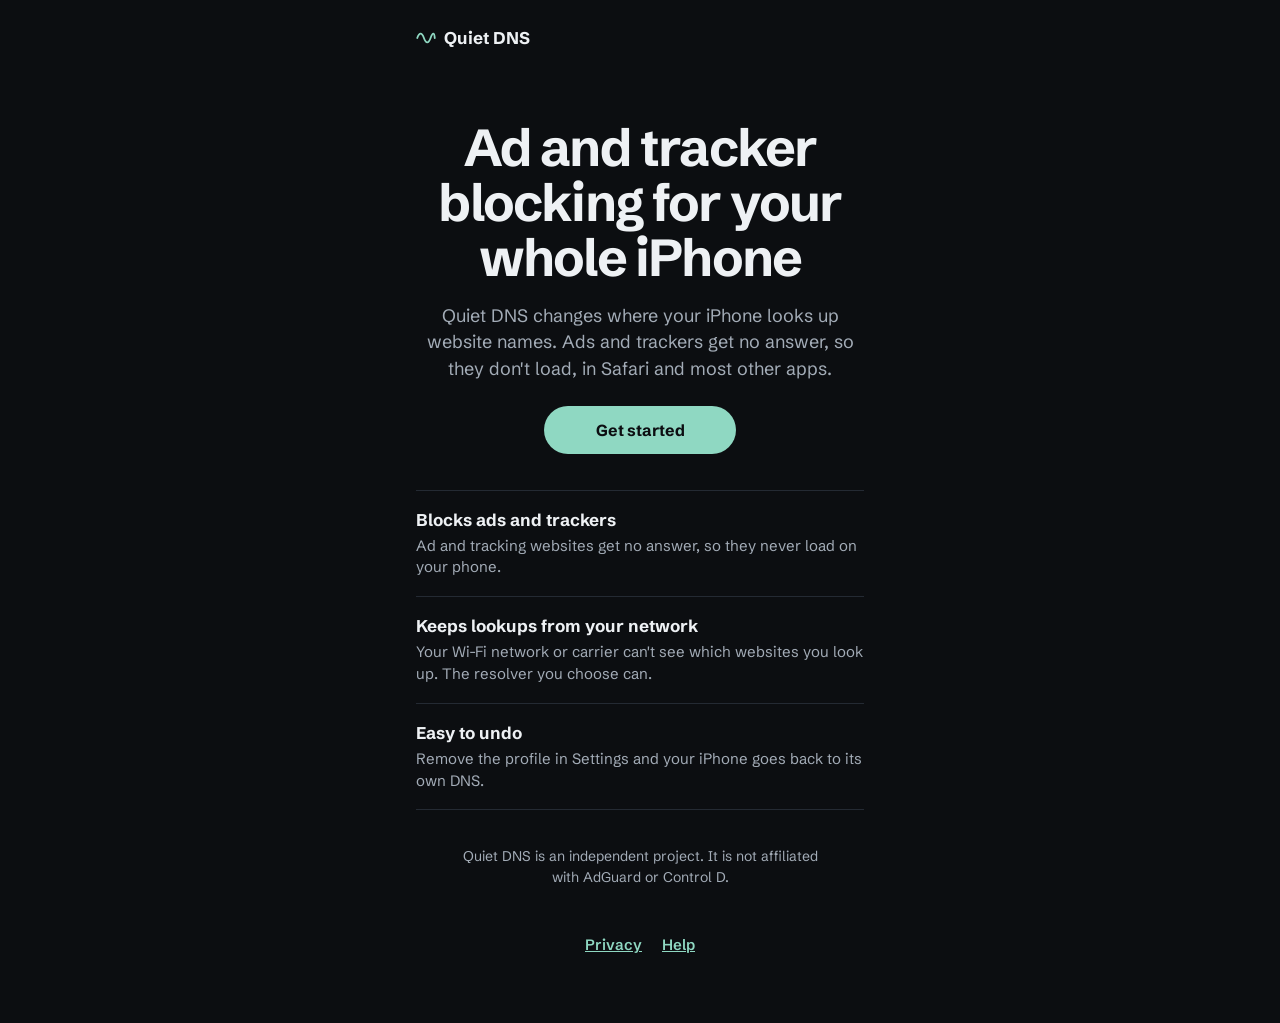
==== commit 179a5ca0: "Remove the DNS4EU resolvers DNS4EU applies court-ordered domain blocks to every one of its filters, " ====
--- a/site/index.html
+++ b/site/index.html
@@ -58,7 +58,7 @@
           </li>
         </ul>
 
-        <p class="fine">Quiet DNS is an independent project. It is not affiliated with AdGuard, DNS4EU or Control D.</p>
+        <p class="fine">Quiet DNS is an independent project. It is not affiliated with AdGuard or Control D.</p>
         <nav class="fine-links" aria-label="More information">
           <a href="#privacy">Privacy</a>
           <a href="#help">Help</a>
@@ -84,13 +84,6 @@
               <option value="default">Standard</option>
               <option value="family">Family</option>
               <option value="unfiltered">Unfiltered</option>
-            </optgroup>
-            <optgroup label="DNS4EU">
-              <option value="dns4eu-protective">Security only</option>
-              <option value="dns4eu-child">Child protection</option>
-              <option value="dns4eu-noads">Ads and trackers</option>
-              <option value="dns4eu-child-noads">Ads, trackers and child protection</option>
-              <option value="dns4eu-unfiltered">Unfiltered</option>
             </optgroup>
             <optgroup label="Control D">
               <option value="controld-ads">Ads and tracking</option>
@@ -191,7 +184,6 @@
         <div><dt>Server</dt><dd id="fact-host"></dd></div>
         <div><dt>Protocol</dt><dd id="fact-proto"></dd></div>
         <div><dt>Addresses</dt><dd id="fact-ips"></dd></div>
-        <div><dt>Home Screen icon</dt><dd id="fact-clip"></dd></div>
         <div><dt>Last saved</dt><dd id="fact-saved"></dd></div>
       </dl>
       <p class="callout" id="warn" hidden>Fallback is on. If the resolver can't be reached, lookups aren't encrypted.</p>
@@ -241,7 +233,6 @@
           <p class="note">iPhone may say the profile is not signed. This profile isn't signed with a certificate, so that label is expected.</p>
         </li>
       </ol>
-      <p class="note" id="clip-note" hidden>After you install, a Quiet DNS icon appears on your Home Screen. Open Quiet DNS from it.</p>
 
       <div>
         <h2 class="section-title">Later</h2>
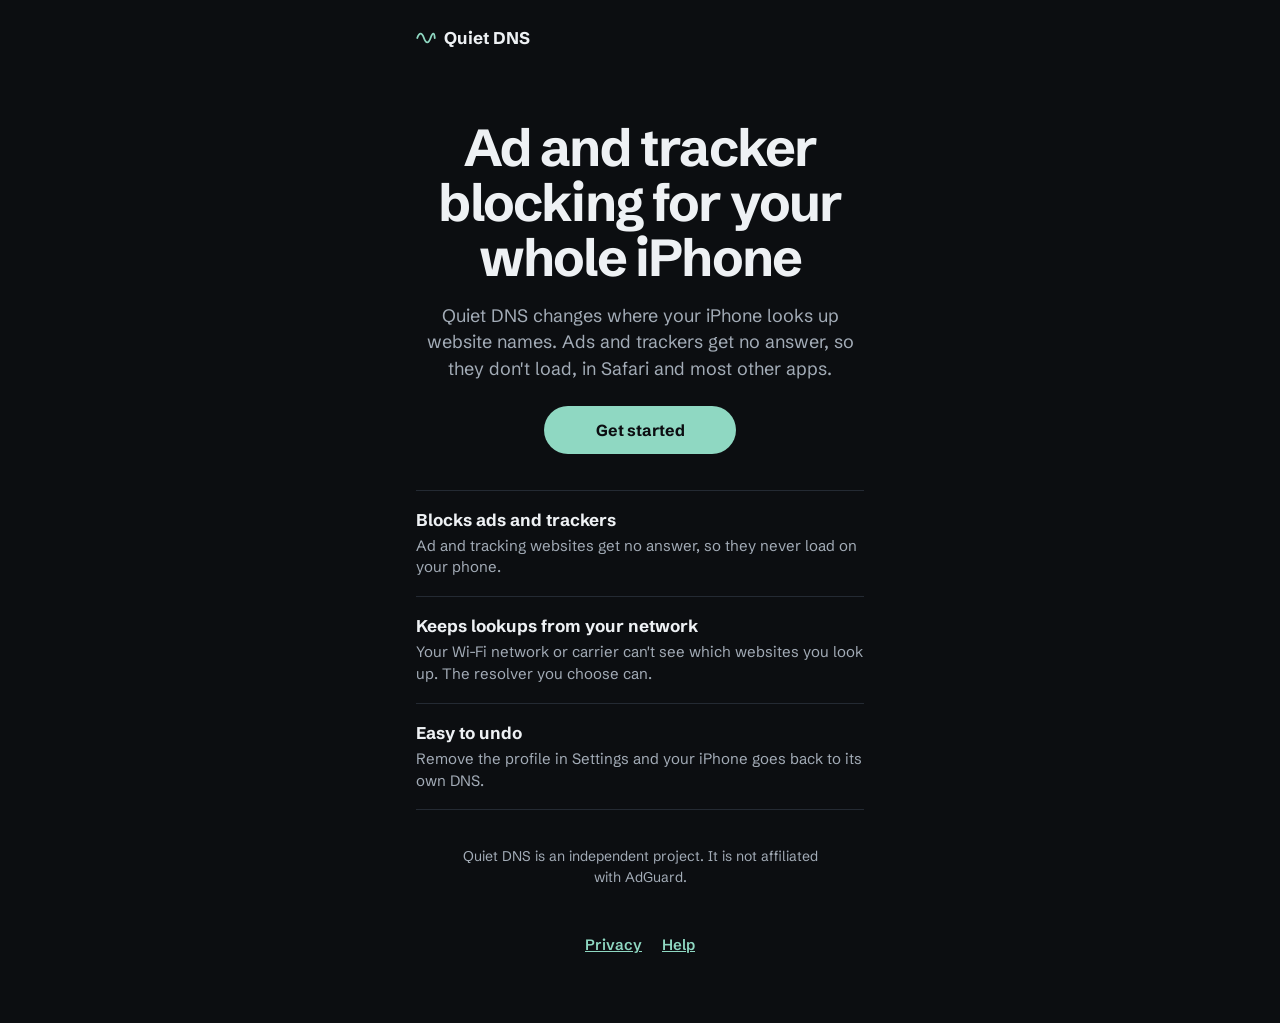
==== commit cf818694: "Return the filter list to AdGuard DNS's three filters The filter list again offers only AdGuard DNS " ====
--- a/site/index.html
+++ b/site/index.html
@@ -58,7 +58,7 @@
           </li>
         </ul>
 
-        <p class="fine">Quiet DNS is an independent project. It is not affiliated with AdGuard or Control D.</p>
+        <p class="fine">Quiet DNS is an independent project. It is not affiliated with AdGuard.</p>
         <nav class="fine-links" aria-label="More information">
           <a href="#privacy">Privacy</a>
           <a href="#help">Help</a>
@@ -80,19 +80,10 @@
         <section class="field" aria-labelledby="pick-title">
           <h2 class="field-label" id="pick-title">Filter</h2>
           <select class="select" id="resolver" aria-labelledby="pick-title">
-            <optgroup label="AdGuard DNS">
               <option value="default">Standard</option>
               <option value="family">Family</option>
               <option value="unfiltered">Unfiltered</option>
-            </optgroup>
-            <optgroup label="Control D">
-              <option value="controld-ads">Ads and tracking</option>
-              <option value="controld-hagezi-normal">Hagezi Normal</option>
-              <option value="controld-hagezi-pro">Hagezi Pro</option>
-              <option value="controld-hagezi-proplus">Hagezi Pro Plus</option>
-              <option value="controld-hagezi-ultimate">Hagezi Ultimate</option>
-            </optgroup>
-          </select>
+            </select>
           <p class="note" id="pick-note"></p>
         </section>
 
